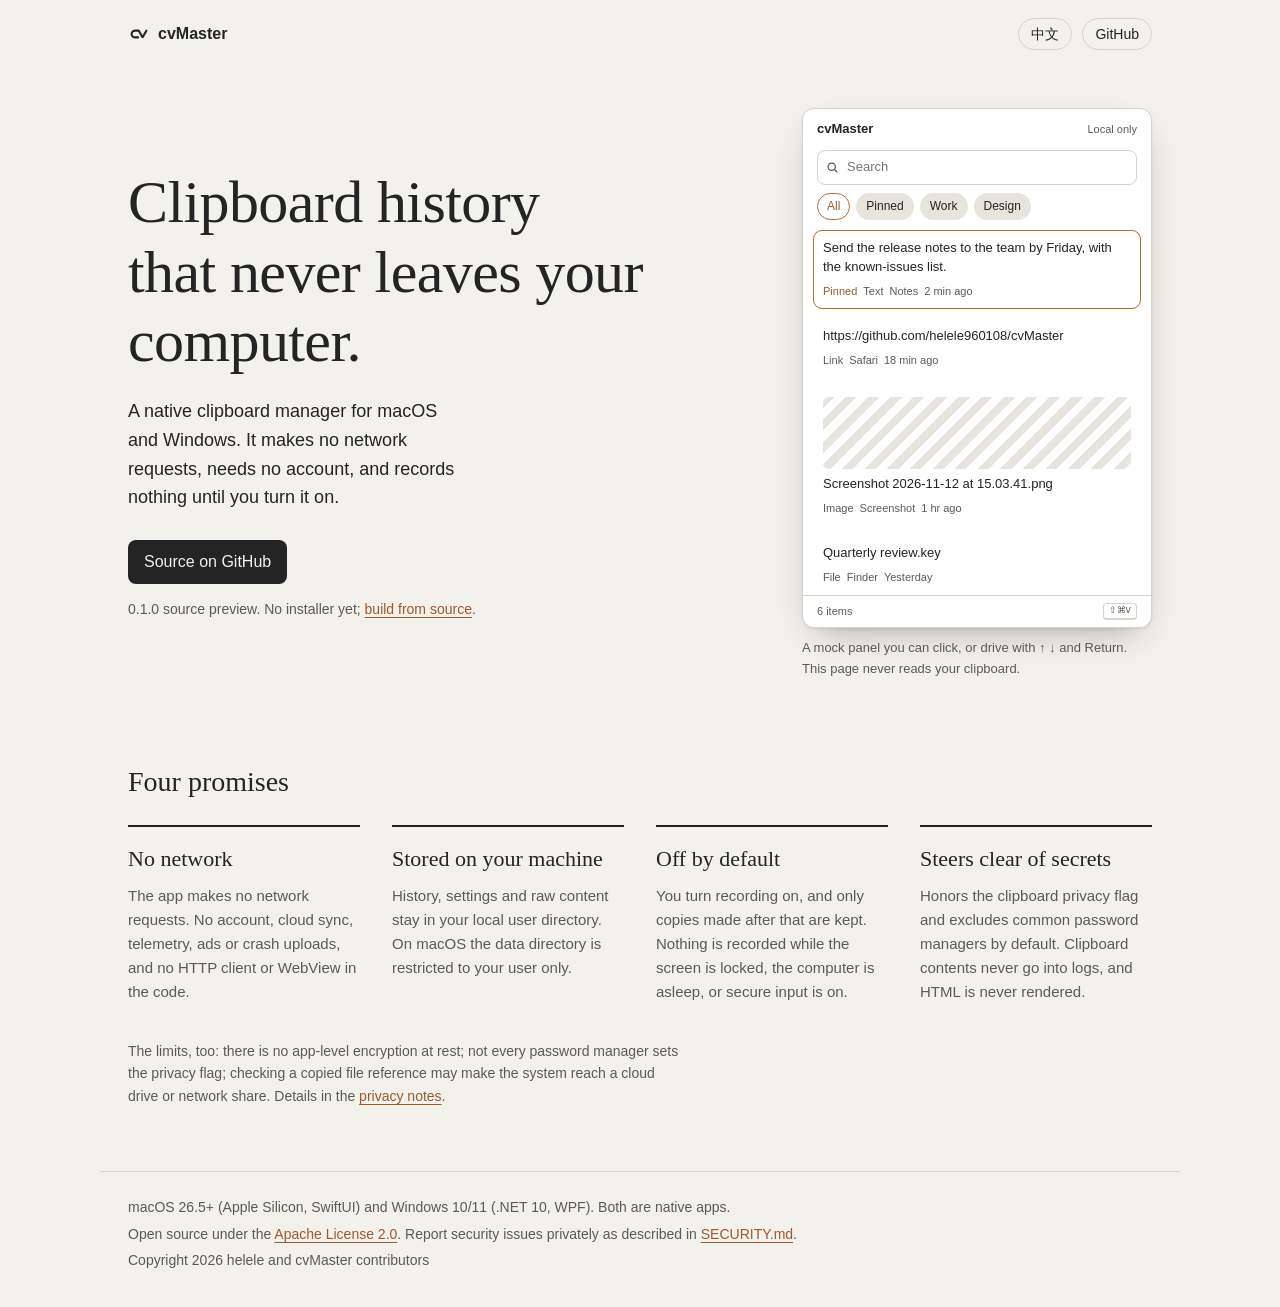
==== site/index.html @ 0f4f78d0 "feat(site): 新增静态官网并通过 GitHub Pages 发布 - site/：中英双语单页，首屏用 CSS 还原的示意浮层，突出本地优先与不联网 - 隐私承诺与限制说明均以 docs/隐" ====
<!doctype html>
<html lang="zh-CN">
<head>
  <meta charset="utf-8">
  <meta name="viewport" content="width=device-width, initial-scale=1">
  <meta http-equiv="Content-Security-Policy" content="default-src 'self'; img-src 'self' data:; base-uri 'none'; form-action 'none'">
  <meta name="referrer" content="no-referrer">
  <title>cvMaster：本地优先的剪贴板管理工具</title>
  <meta name="description" content="cvMaster 是 macOS 与 Windows 上的原生剪贴板管理工具。历史只保存在本机，应用不发起网络请求，没有账号、云同步和遥测。">
  <meta name="color-scheme" content="light dark">
  <link rel="icon" href="favicon.svg" type="image/svg+xml">
  <link rel="stylesheet" href="style.css">
  <script src="app.js" defer></script>
</head>
<body>
  <header class="topbar">
    <a class="brand" href="./" aria-label="cvMaster">
      <svg class="mark" viewBox="0 0 1024 1024" aria-hidden="true"><path d="M 471 668 H 340 C 245 668 168 598 168 512 C 168 426 245 356 340 356 H 491 Q 501 356 507 366 L 659 646 Q 674 674 690 646 L 856 356"/></svg>
      <span>cvMaster</span>
    </a>
    <nav class="topnav">
      <button class="pill" type="button" id="lang-toggle" lang="en">English</button>
      <a class="pill" href="https://github.com/helele960108/cvMaster">GitHub</a>
    </nav>
  </header>

  <main>
    <section class="hero">
      <div class="hero-copy">
        <h1 data-i18n-html="hero.title">剪贴板历史，<br>不离开这台电脑。</h1>
        <p class="lede" data-i18n="hero.lede">macOS 与 Windows 上的原生剪贴板工具。应用不联网，不需要账号，默认不记录。</p>
        <div class="actions">
          <a class="btn primary" href="https://github.com/helele960108/cvMaster" data-i18n="hero.cta">在 GitHub 查看源码</a>
        </div>
        <p class="status" data-i18n-html="hero.status">0.1.0 源码预览，暂不提供安装包，需要<a href="https://github.com/helele960108/cvMaster#快速开始">从源码构建</a>。</p>
      </div>

      <figure class="stage">
        <div class="popover" id="demo" aria-label="cvMaster">
          <div class="pop-head">
            <strong>cvMaster</strong>
            <span class="local" data-i18n="demo.local">仅本机</span>
          </div>
          <label class="search">
            <svg viewBox="0 0 16 16" aria-hidden="true"><circle cx="7" cy="7" r="4.5"/><path d="M10.5 10.5 14 14"/></svg>
            <input id="demo-search" type="search" autocomplete="off" spellcheck="false" placeholder="搜索" data-i18n-placeholder="demo.search">
          </label>
          <div class="chips" id="demo-groups" role="tablist"></div>
          <ul class="list" id="demo-list" role="listbox" tabindex="0"></ul>
          <div class="pop-foot">
            <span id="demo-feedback" aria-live="polite"></span>
            <kbd>⇧⌘V</kbd>
          </div>
        </div>
        <figcaption data-i18n="demo.caption">示意浮层，可点击或用 ↑ ↓ 回车操作。网页不会读取你的剪贴板。</figcaption>
      </figure>
    </section>

    <section class="promises" aria-labelledby="promises-title">
      <h2 id="promises-title" data-i18n="p.title">四条承诺</h2>
      <dl>
        <div>
          <dt data-i18n="p.net">不联网</dt>
          <dd data-i18n="p.netd">应用不发起网络请求。没有账号、云同步、遥测、广告或崩溃上传，代码里没有 HTTP 客户端和 WebView。</dd>
        </div>
        <div>
          <dt data-i18n="p.local">只存在本机</dt>
          <dd data-i18n="p.locald">历史、设置和原始内容都在本机用户目录。macOS 版把数据目录权限收紧为仅自己可读写。</dd>
        </div>
        <div>
          <dt data-i18n="p.off">默认不记录</dt>
          <dd data-i18n="p.offd">由你手动开启，只记录开启后的新复制。锁屏、睡眠和安全输入期间自动跳过。</dd>
        </div>
        <div>
          <dt data-i18n="p.safe">避开敏感内容</dt>
          <dd data-i18n="p.safed">识别剪贴板的隐私标记，默认排除常见密码管理器。剪贴板内容不进日志，HTML 不渲染。</dd>
        </div>
      </dl>
      <p class="note" data-i18n-html="p.limits">限制也写在这里：没有应用级静态加密；不是所有密码管理器都会设置隐私标记；检查文件引用时，系统可能访问你复制的云盘或网络共享路径。完整说明见<a href="https://github.com/helele960108/cvMaster/blob/main/docs/隐私与数据说明.md">隐私与数据说明</a>。</p>
    </section>
  </main>

  <footer>
    <p data-i18n="foot.platforms">macOS 26.5+（Apple Silicon，SwiftUI）与 Windows 10/11（.NET 10，WPF），两端都是原生应用。</p>
    <p data-i18n-html="foot.license">以 <a href="https://github.com/helele960108/cvMaster/blob/main/LICENSE">Apache License 2.0</a> 开源。安全问题请按 <a href="https://github.com/helele960108/cvMaster/blob/main/SECURITY.md">SECURITY.md</a> 私下报告。</p>
    <p>Copyright 2026 helele and cvMaster contributors</p>
  </footer>
</body>
</html>
---- site/style.css ----
/* cvMaster 官网：系统字体、石墨与纸，强调色只用于选中。 */
:root {
  color-scheme: light;
  --paper: #f3f1ec;
  --ink: #242424;
  --ink-soft: #5c5a55;
  --rule: #d8d4cc;
  --chip: #e7e4dd;
  --fill: #ffffff;
  --accent: #9c5a2a;
  --accent-line: #b56a30;
  --shadow: 0 1px 2px rgba(36, 36, 36, .08), 0 14px 34px -16px rgba(36, 36, 36, .45);
  --serif: "Iowan Old Style", "Palatino Linotype", Palatino, "Songti SC", "Noto Serif CJK SC", serif;
  --sans: -apple-system, BlinkMacSystemFont, "Segoe UI", "PingFang SC", "Noto Sans CJK SC", sans-serif;
  --mono: ui-monospace, "SF Mono", Menlo, Consolas, monospace;
}
@media (prefers-color-scheme: dark) {
  :root {
    color-scheme: dark;
    --paper: #1c1b19;
    --ink: #ececea;
    --ink-soft: #b1ada4;
    --rule: #3a3833;
    --chip: #2a2825;
    --fill: #242321;
    --accent: #e0a06a;
    --accent-line: #d08a4a;
    --shadow: 0 1px 2px rgba(0, 0, 0, .4), 0 16px 36px -14px rgba(0, 0, 0, .7);
  }
}
* { box-sizing: border-box; }
html { scroll-behavior: smooth; }
body {
  margin: 0;
  background: var(--paper);
  color: var(--ink);
  font-family: var(--sans);
  font-size: 16px;
  line-height: 1.6;
}
a { color: var(--accent); text-underline-offset: 3px; }
a:focus-visible, button:focus-visible, input:focus-visible, .list:focus-visible {
  outline: 2px solid var(--accent);
  outline-offset: 2px;
}
@media (prefers-reduced-motion: reduce) {
  html { scroll-behavior: auto; }
  * { transition: none !important; }
}

/* 顶栏 */
.topbar {
  display: flex;
  align-items: center;
  justify-content: space-between;
  max-width: 1080px;
  margin: 0 auto;
  padding: 18px 28px;
}
.brand { display: flex; align-items: center; gap: 8px; color: var(--ink); text-decoration: none; font-weight: 600; }
.mark { width: 22px; height: 22px; stroke: var(--ink); fill: none; stroke-width: 96; stroke-linecap: round; stroke-linejoin: round; }
.topnav { display: flex; align-items: center; gap: 10px; }
.pill { font: inherit; font-size: 14px; background: none; border: 1px solid var(--rule); color: var(--ink); border-radius: 999px; padding: 4px 12px; cursor: pointer; text-decoration: none; }
.pill:hover { border-color: var(--ink); }

/* 首屏 */
.hero {
  display: grid;
  grid-template-columns: minmax(0, 1fr) 350px;
  gap: 64px;
  align-items: center;
  max-width: 1080px;
  margin: 0 auto;
  padding: 40px 28px 80px;
}
.hero-copy h1 { font-family: var(--serif); font-weight: 500; font-size: clamp(36px, 4.8vw, 60px); line-height: 1.16; letter-spacing: -.01em; margin: 0 0 20px; }
.lede { font-size: 18px; margin: 0; max-width: 34ch; }
.actions { margin: 28px 0 14px; }
.btn { display: inline-block; padding: 9px 16px; border-radius: 8px; background: var(--ink); color: var(--paper); text-decoration: none; }
.btn:hover { background: var(--accent); }
.status { color: var(--ink-soft); font-size: 14px; margin: 0; }
kbd { font-family: var(--mono); font-size: .82em; border: 1px solid var(--rule); border-bottom-width: 2px; border-radius: 4px; padding: 0 5px; background: var(--fill); }

/* 示意浮层 */
.stage { margin: 0; }
.popover {
  width: 350px;
  height: 520px;
  display: flex;
  flex-direction: column;
  background: var(--fill);
  border: 1px solid var(--rule);
  border-radius: 12px;
  box-shadow: var(--shadow);
  overflow: hidden;
}
.pop-head { display: flex; align-items: center; justify-content: space-between; padding: 10px 14px 2px; font-size: 13px; }
.pop-head strong { font-weight: 600; }
.local { font-size: 11px; color: var(--ink-soft); }
.search { display: flex; align-items: center; gap: 6px; margin: 8px 14px; padding: 5px 8px; border: 1px solid var(--rule); border-radius: 8px; }
.search svg { width: 13px; height: 13px; stroke: var(--ink-soft); fill: none; stroke-width: 1.6; flex: none; }
.search input { flex: 1; border: none; outline: none; background: transparent; color: var(--ink); font: inherit; font-size: 13px; min-width: 0; }
.chips { display: flex; gap: 6px; padding: 0 14px 6px; }
.chip { font: inherit; font-size: 12px; padding: 3px 9px; border-radius: 999px; border: 1px solid transparent; background: var(--chip); color: var(--ink); cursor: pointer; }
.chip[aria-selected="true"] { border-color: var(--accent-line); color: var(--accent); background: transparent; }
.list { flex: 1; margin: 0; padding: 4px 10px; overflow-y: auto; list-style: none; }
.row { display: block; width: 100%; text-align: left; font: inherit; color: inherit; background: none; border: 1px solid transparent; border-radius: 9px; padding: 8px 9px; margin-bottom: 9px; cursor: pointer; }
.row[aria-selected="true"] { border-color: var(--accent-line); }
.row .text { font-size: 13px; line-height: 1.45; display: -webkit-box; -webkit-line-clamp: 3; -webkit-box-orient: vertical; overflow: hidden; }
.row .meta { display: flex; align-items: center; gap: 6px; margin-top: 6px; color: var(--ink-soft); font-size: 11px; }
.pin { color: var(--accent); }
.thumb { height: 72px; border-radius: 6px; margin-bottom: 6px; background: repeating-linear-gradient(135deg, var(--chip) 0 8px, transparent 8px 16px); }
.empty { color: var(--ink-soft); font-size: 13px; padding: 24px 8px; text-align: center; }
.pop-foot { display: flex; justify-content: space-between; align-items: center; border-top: 1px solid var(--rule); padding: 7px 14px; font-size: 11px; color: var(--ink-soft); min-height: 30px; }
.stage figcaption { color: var(--ink-soft); font-size: 13px; margin-top: 10px; max-width: 350px; }

/* 承诺 */
.promises { max-width: 1080px; margin: 0 auto; padding: 0 28px 64px; }
.promises h2 { font-family: var(--serif); font-weight: 500; font-size: 28px; margin: 0 0 20px; }
.promises dl { display: grid; grid-template-columns: repeat(4, minmax(0, 1fr)); gap: 32px; margin: 0; }
.promises dl > div { border-top: 2px solid var(--ink); padding-top: 14px; }
.promises dt { font-family: var(--serif); font-size: 22px; margin: 0 0 8px; }
.promises dd { margin: 0; font-size: 15px; color: var(--ink-soft); }
.note { color: var(--ink-soft); font-size: 14px; max-width: 72ch; margin: 36px 0 0; }

footer { max-width: 1080px; margin: 0 auto; padding: 24px 28px 32px; border-top: 1px solid var(--rule); color: var(--ink-soft); font-size: 14px; }
footer p { margin: 0 0 4px; }

@media (max-width: 860px) {
  .hero { grid-template-columns: 1fr; gap: 36px; padding-top: 20px; }
  .stage { justify-self: center; }
  .promises dl { grid-template-columns: 1fr 1fr; gap: 28px; }
}
@media (max-width: 420px) {
  .popover { width: 100%; }
  .stage { justify-self: stretch; }
  .stage figcaption { max-width: none; }
  .promises dl { grid-template-columns: 1fr; }
  .hero, .promises, .topbar, footer { padding-left: 18px; padding-right: 18px; }
}
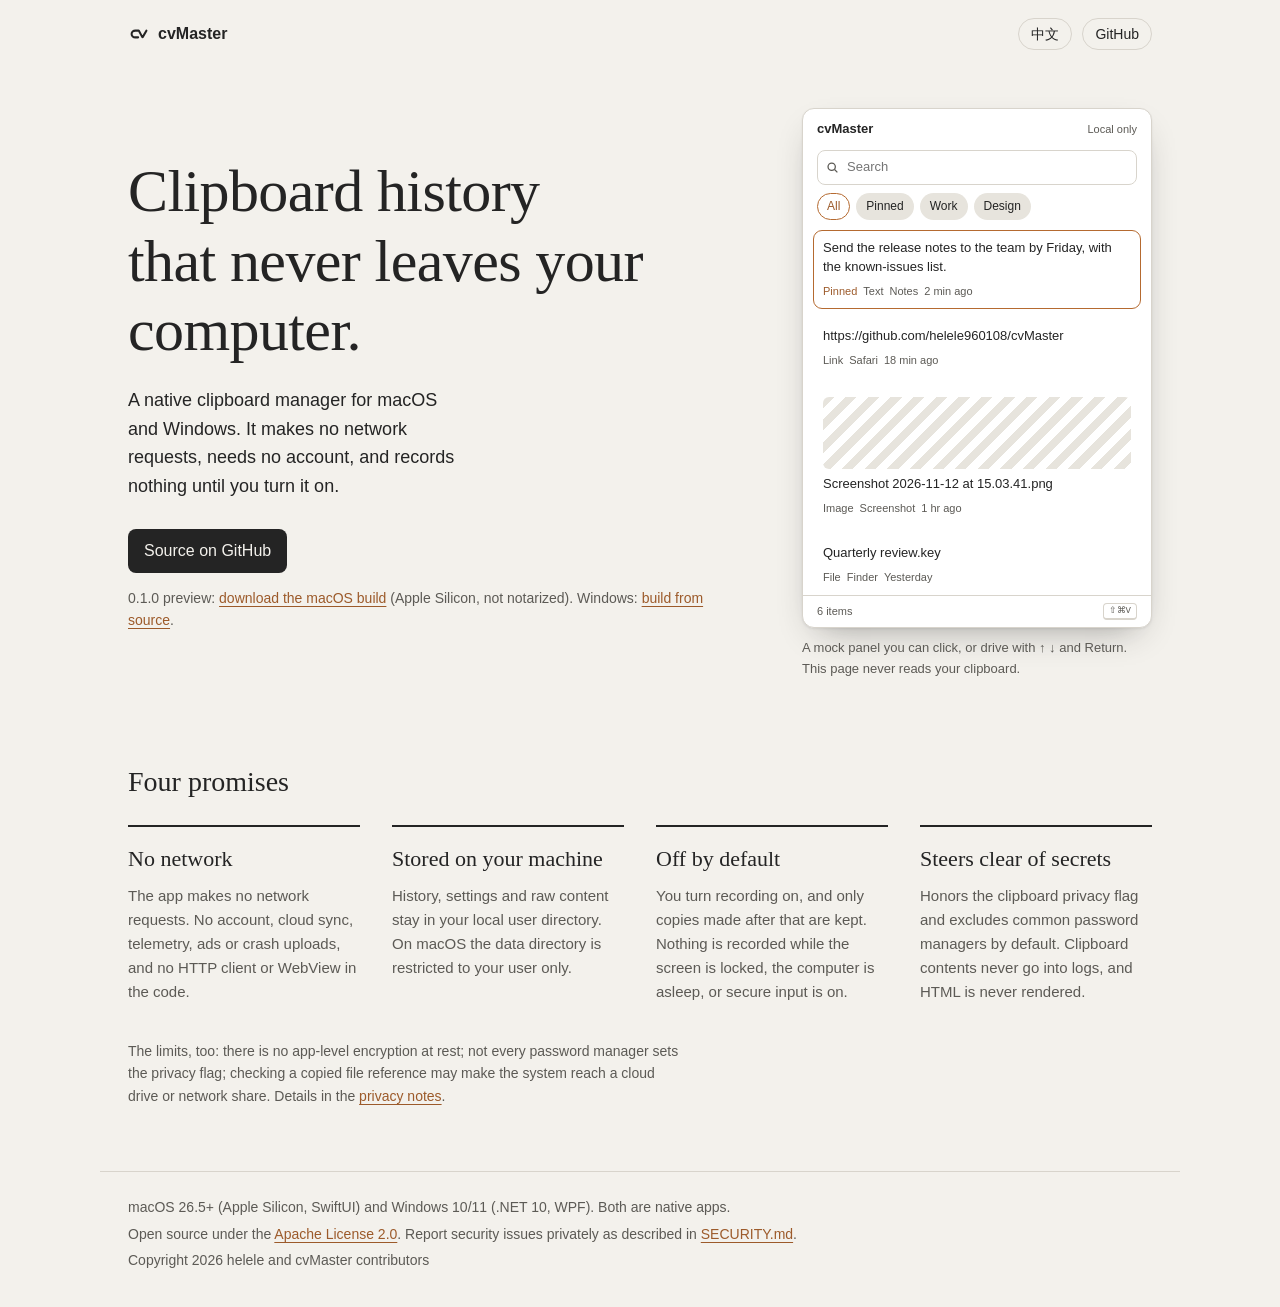
==== commit 7902efcc: "docs(release): 指向 v0.1.0 macOS 预览包 - README 项目状态改为预览版，新增「下载」一节：系统要求、Gatekeeper 放行、升级后重新授权辅助功能、SHA-25" ====
--- a/site/index.html
+++ b/site/index.html
@@ -32,7 +32,7 @@
         <div class="actions">
           <a class="btn primary" href="https://github.com/helele960108/cvMaster" data-i18n="hero.cta">在 GitHub 查看源码</a>
         </div>
-        <p class="status" data-i18n-html="hero.status">0.1.0 源码预览，暂不提供安装包，需要<a href="https://github.com/helele960108/cvMaster#快速开始">从源码构建</a>。</p>
+        <p class="status" data-i18n-html="hero.status">0.1.0 预览版：<a href="https://github.com/helele960108/cvMaster/releases">下载 macOS 预览包</a>（Apple Silicon，未经公证）；Windows 需<a href="https://github.com/helele960108/cvMaster#快速开始">从源码构建</a>。</p>
       </div>
 
       <figure class="stage">
